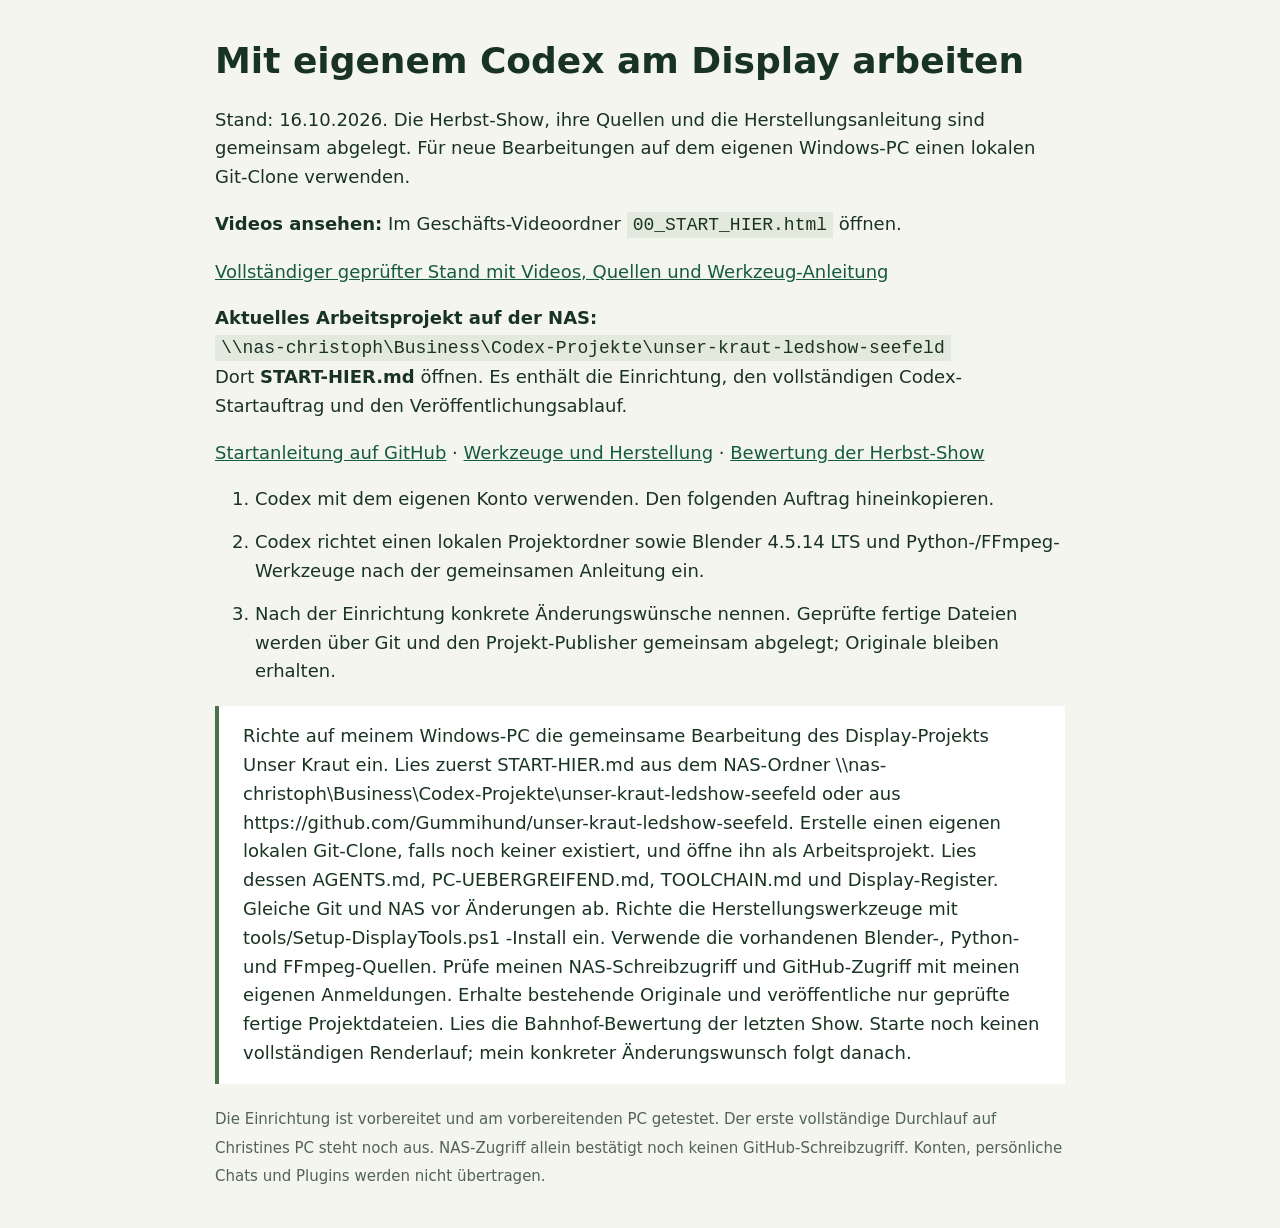
==== ledshow-seefeld/display/01_MIT_CODEX_BEARBEITEN.html @ 60359216 "Make display production reproducible for shared Codex work" ====
<!doctype html>
<html lang="de">
<meta charset="utf-8">
<meta name="viewport" content="width=device-width,initial-scale=1">
<title>Unser Kraut – mit eigenem Codex bearbeiten</title>
<style>
body{font:18px/1.6 system-ui,sans-serif;background:#f4f5ef;color:#193323;max-width:850px;margin:40px auto;padding:0 24px}h1{line-height:1.15}a{color:#165b3c}code,pre{background:#e4e9de;padding:3px 6px;overflow-wrap:anywhere;white-space:pre-wrap}blockquote{margin:20px 0;padding:16px 24px;background:white;border-left:4px solid #4b7149}small{color:#526451}li{margin:14px 0}
</style>
<h1>Mit eigenem Codex am Display arbeiten</h1>
<p>Stand: 16.10.2026. Die Herbst-Show, ihre Quellen und die Herstellungsanleitung sind gemeinsam abgelegt. Für neue Bearbeitungen auf dem eigenen Windows-PC einen lokalen Git-Clone verwenden.</p>
<p><strong>Videos ansehen:</strong> Im Geschäfts-Videoordner <code>00_START_HIER.html</code> öffnen.</p>
<p><a href="Codex_Fassung_16-10-26_Gemeinsame_Bearbeitung/START.html">Vollständiger geprüfter Stand mit Videos, Quellen und Werkzeug-Anleitung</a></p>
<p><strong>Aktuelles Arbeitsprojekt auf der NAS:</strong><br><code>\\nas-christoph\Business\Codex-Projekte\unser-kraut-ledshow-seefeld</code><br>Dort <strong>START-HIER.md</strong> öffnen. Es enthält die Einrichtung, den vollständigen Codex-Startauftrag und den Veröffentlichungsablauf.</p>
<p><a href="https://github.com/Gummihund/unser-kraut-ledshow-seefeld/blob/main/START-HIER.md">Startanleitung auf GitHub</a> · <a href="https://github.com/Gummihund/unser-kraut-ledshow-seefeld/blob/main/TOOLCHAIN.md">Werkzeuge und Herstellung</a> · <a href="https://github.com/Gummihund/unser-kraut-ledshow-seefeld/blob/main/ledshow-seefeld/production/herbst-show-20261016/BAHNHOF-PRUEFUNG.md">Bewertung der Herbst-Show</a></p>
<ol>
<li>Codex mit dem eigenen Konto verwenden. Den folgenden Auftrag hineinkopieren.</li>
<li>Codex richtet einen lokalen Projektordner sowie Blender 4.5.14 LTS und Python-/FFmpeg-Werkzeuge nach der gemeinsamen Anleitung ein.</li>
<li>Nach der Einrichtung konkrete Änderungswünsche nennen. Geprüfte fertige Dateien werden über Git und den Projekt-Publisher gemeinsam abgelegt; Originale bleiben erhalten.</li>
</ol>
<blockquote>Richte auf meinem Windows-PC die gemeinsame Bearbeitung des Display-Projekts Unser Kraut ein. Lies zuerst START-HIER.md aus dem NAS-Ordner \\nas-christoph\Business\Codex-Projekte\unser-kraut-ledshow-seefeld oder aus https://github.com/Gummihund/unser-kraut-ledshow-seefeld. Erstelle einen eigenen lokalen Git-Clone, falls noch keiner existiert, und öffne ihn als Arbeitsprojekt. Lies dessen AGENTS.md, PC-UEBERGREIFEND.md, TOOLCHAIN.md und Display-Register. Gleiche Git und NAS vor Änderungen ab. Richte die Herstellungswerkzeuge mit tools/Setup-DisplayTools.ps1 -Install ein. Verwende die vorhandenen Blender-, Python- und FFmpeg-Quellen. Prüfe meinen NAS-Schreibzugriff und GitHub-Zugriff mit meinen eigenen Anmeldungen. Erhalte bestehende Originale und veröffentliche nur geprüfte fertige Projektdateien. Lies die Bahnhof-Bewertung der letzten Show. Starte noch keinen vollständigen Renderlauf; mein konkreter Änderungswunsch folgt danach.</blockquote>
<p><small>Die Einrichtung ist vorbereitet und am vorbereitenden PC getestet. Der erste vollständige Durchlauf auf Christines PC steht noch aus. NAS-Zugriff allein bestätigt noch keinen GitHub-Schreibzugriff. Konten, persönliche Chats und Plugins werden nicht übertragen.</small></p>
</html>
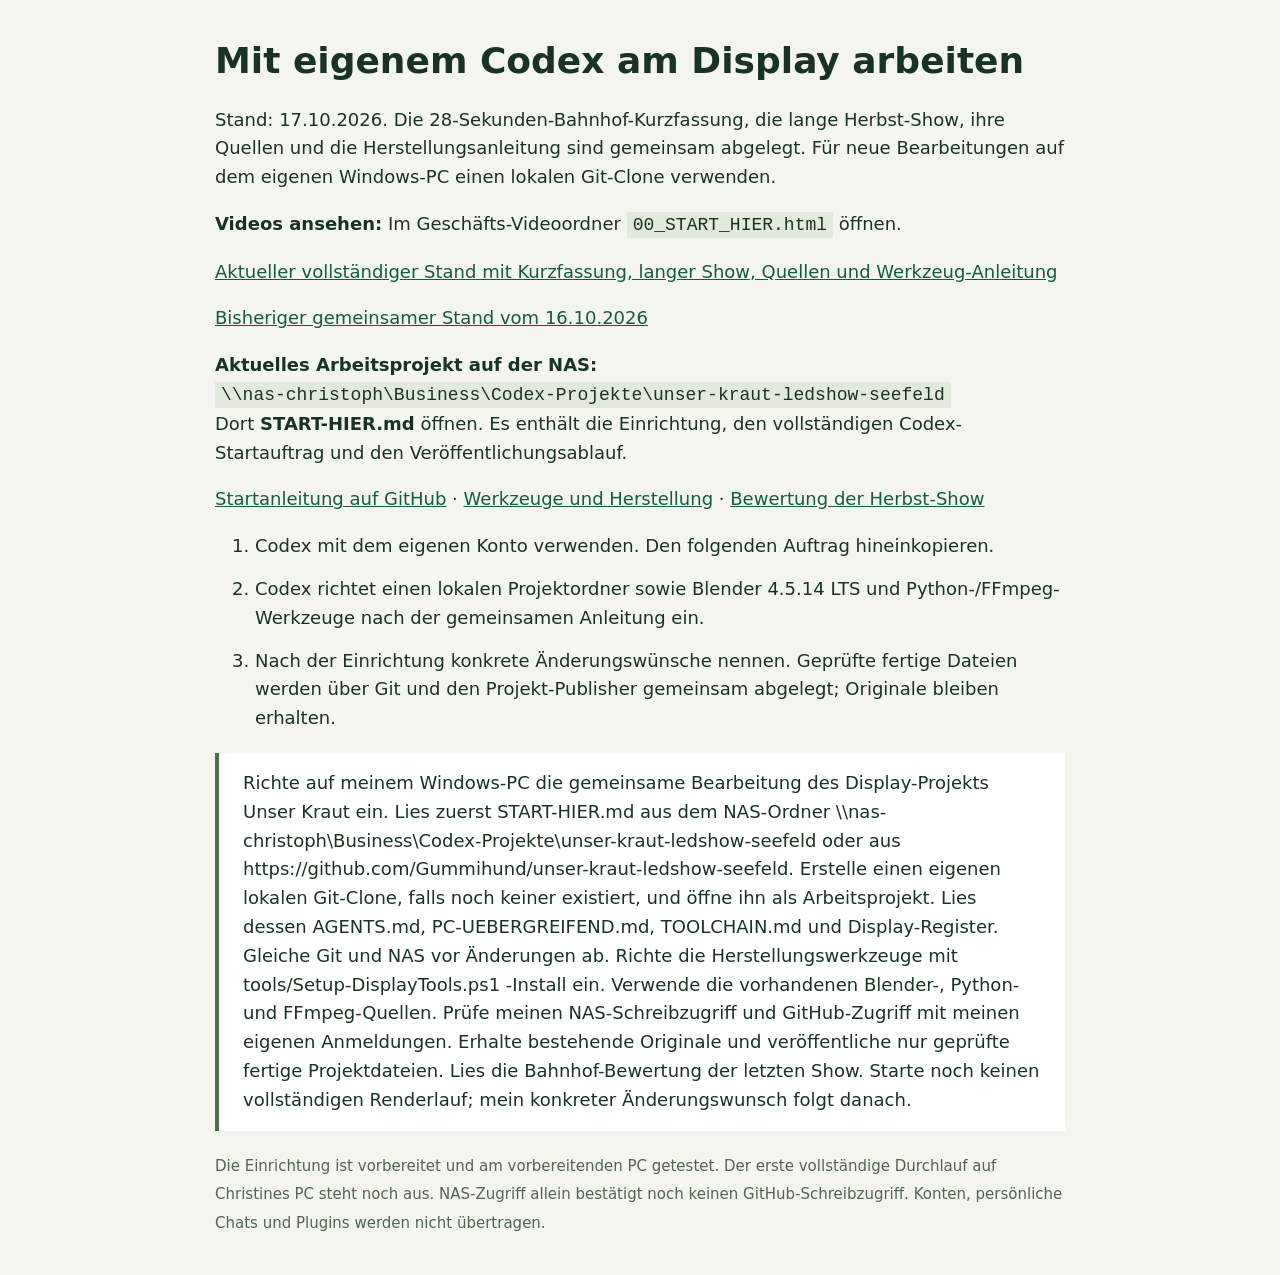
==== commit 61aea698: "Create 28-second station window display loop" ====
--- a/ledshow-seefeld/display/01_MIT_CODEX_BEARBEITEN.html
+++ b/ledshow-seefeld/display/01_MIT_CODEX_BEARBEITEN.html
@@ -7,9 +7,10 @@
 body{font:18px/1.6 system-ui,sans-serif;background:#f4f5ef;color:#193323;max-width:850px;margin:40px auto;padding:0 24px}h1{line-height:1.15}a{color:#165b3c}code,pre{background:#e4e9de;padding:3px 6px;overflow-wrap:anywhere;white-space:pre-wrap}blockquote{margin:20px 0;padding:16px 24px;background:white;border-left:4px solid #4b7149}small{color:#526451}li{margin:14px 0}
 </style>
 <h1>Mit eigenem Codex am Display arbeiten</h1>
-<p>Stand: 16.10.2026. Die Herbst-Show, ihre Quellen und die Herstellungsanleitung sind gemeinsam abgelegt. Für neue Bearbeitungen auf dem eigenen Windows-PC einen lokalen Git-Clone verwenden.</p>
+<p>Stand: 17.10.2026. Die 28-Sekunden-Bahnhof-Kurzfassung, die lange Herbst-Show, ihre Quellen und die Herstellungsanleitung sind gemeinsam abgelegt. Für neue Bearbeitungen auf dem eigenen Windows-PC einen lokalen Git-Clone verwenden.</p>
 <p><strong>Videos ansehen:</strong> Im Geschäfts-Videoordner <code>00_START_HIER.html</code> öffnen.</p>
-<p><a href="Codex_Fassung_16-10-26_Gemeinsame_Bearbeitung/START.html">Vollständiger geprüfter Stand mit Videos, Quellen und Werkzeug-Anleitung</a></p>
+<p><a href="Codex_Fassung_17-10-26_Bahnhof_28s/START.html">Aktueller vollständiger Stand mit Kurzfassung, langer Show, Quellen und Werkzeug-Anleitung</a></p>
+<p><a href="Codex_Fassung_16-10-26_Gemeinsame_Bearbeitung/START.html">Bisheriger gemeinsamer Stand vom 16.10.2026</a></p>
 <p><strong>Aktuelles Arbeitsprojekt auf der NAS:</strong><br><code>\\nas-christoph\Business\Codex-Projekte\unser-kraut-ledshow-seefeld</code><br>Dort <strong>START-HIER.md</strong> öffnen. Es enthält die Einrichtung, den vollständigen Codex-Startauftrag und den Veröffentlichungsablauf.</p>
 <p><a href="https://github.com/Gummihund/unser-kraut-ledshow-seefeld/blob/main/START-HIER.md">Startanleitung auf GitHub</a> · <a href="https://github.com/Gummihund/unser-kraut-ledshow-seefeld/blob/main/TOOLCHAIN.md">Werkzeuge und Herstellung</a> · <a href="https://github.com/Gummihund/unser-kraut-ledshow-seefeld/blob/main/ledshow-seefeld/production/herbst-show-20261016/BAHNHOF-PRUEFUNG.md">Bewertung der Herbst-Show</a></p>
 <ol>
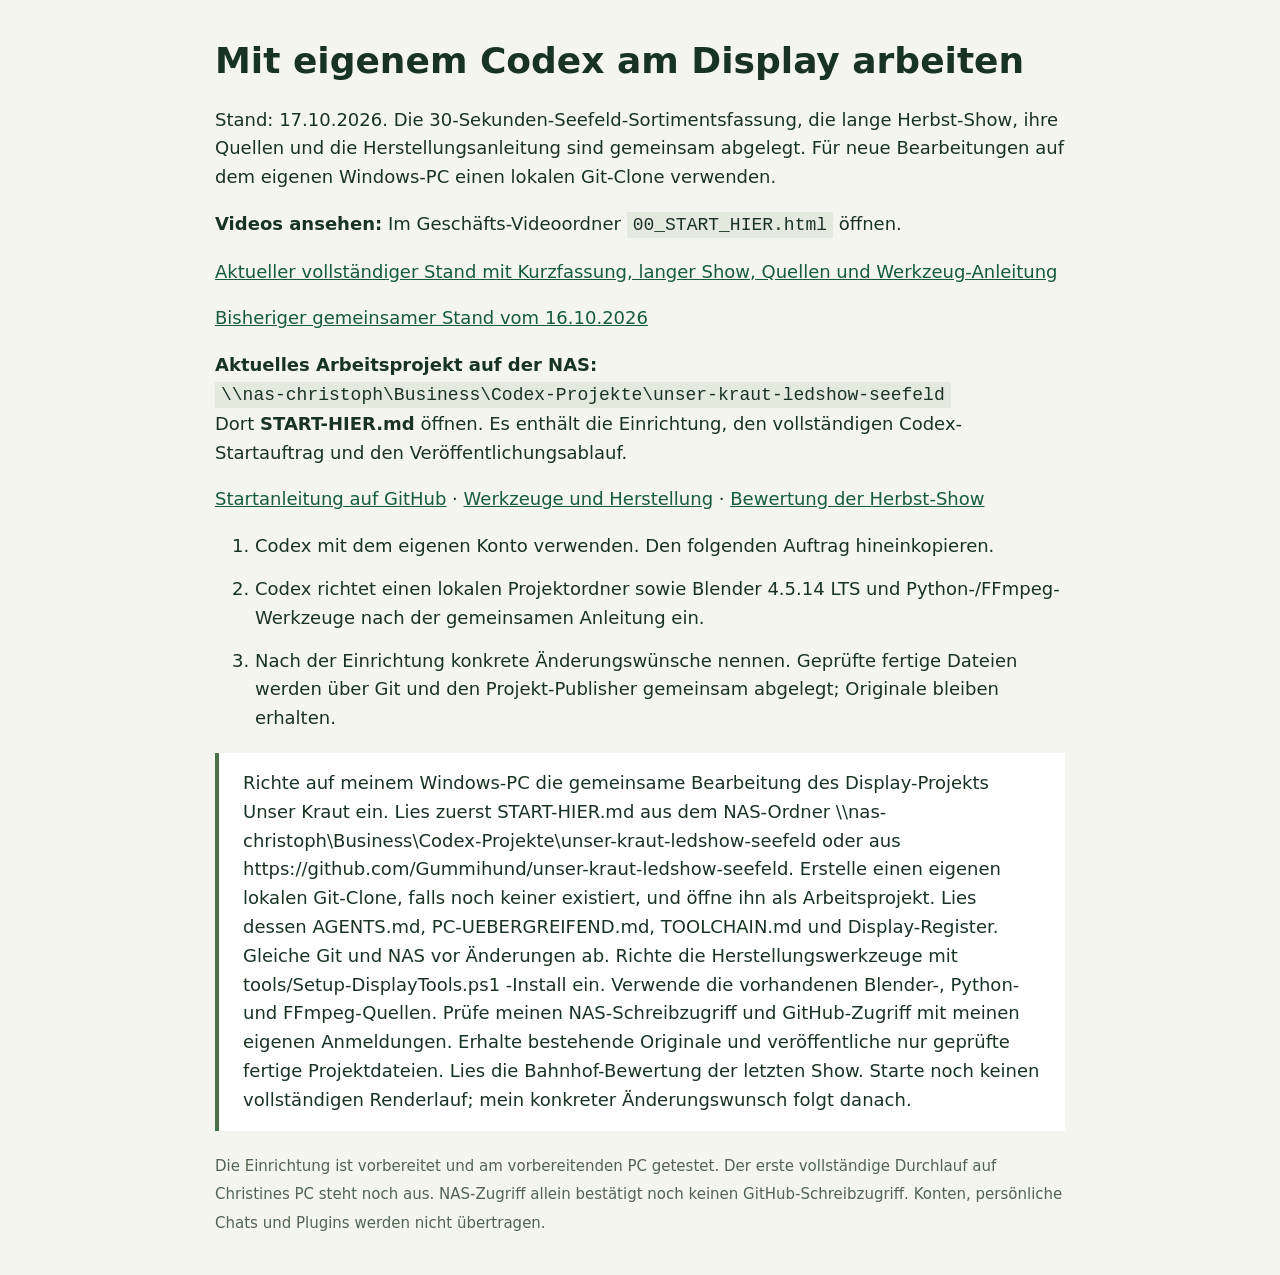
==== commit 457f10f2: "Add oils and vapes to a calmer 30-second Seefeld loop" ====
--- a/ledshow-seefeld/display/01_MIT_CODEX_BEARBEITEN.html
+++ b/ledshow-seefeld/display/01_MIT_CODEX_BEARBEITEN.html
@@ -7,9 +7,9 @@
 body{font:18px/1.6 system-ui,sans-serif;background:#f4f5ef;color:#193323;max-width:850px;margin:40px auto;padding:0 24px}h1{line-height:1.15}a{color:#165b3c}code,pre{background:#e4e9de;padding:3px 6px;overflow-wrap:anywhere;white-space:pre-wrap}blockquote{margin:20px 0;padding:16px 24px;background:white;border-left:4px solid #4b7149}small{color:#526451}li{margin:14px 0}
 </style>
 <h1>Mit eigenem Codex am Display arbeiten</h1>
-<p>Stand: 17.10.2026. Die 28-Sekunden-Bahnhof-Kurzfassung, die lange Herbst-Show, ihre Quellen und die Herstellungsanleitung sind gemeinsam abgelegt. Für neue Bearbeitungen auf dem eigenen Windows-PC einen lokalen Git-Clone verwenden.</p>
+<p>Stand: 17.10.2026. Die 30-Sekunden-Seefeld-Sortimentsfassung, die lange Herbst-Show, ihre Quellen und die Herstellungsanleitung sind gemeinsam abgelegt. Für neue Bearbeitungen auf dem eigenen Windows-PC einen lokalen Git-Clone verwenden.</p>
 <p><strong>Videos ansehen:</strong> Im Geschäfts-Videoordner <code>00_START_HIER.html</code> öffnen.</p>
-<p><a href="Codex_Fassung_17-10-26_Bahnhof_28s/START.html">Aktueller vollständiger Stand mit Kurzfassung, langer Show, Quellen und Werkzeug-Anleitung</a></p>
+<p><a href="Codex_Fassung_17-10-26_Seefeld_Sortiment_30s/START.html">Aktueller vollständiger Stand mit Kurzfassung, langer Show, Quellen und Werkzeug-Anleitung</a></p>
 <p><a href="Codex_Fassung_16-10-26_Gemeinsame_Bearbeitung/START.html">Bisheriger gemeinsamer Stand vom 16.10.2026</a></p>
 <p><strong>Aktuelles Arbeitsprojekt auf der NAS:</strong><br><code>\\nas-christoph\Business\Codex-Projekte\unser-kraut-ledshow-seefeld</code><br>Dort <strong>START-HIER.md</strong> öffnen. Es enthält die Einrichtung, den vollständigen Codex-Startauftrag und den Veröffentlichungsablauf.</p>
 <p><a href="https://github.com/Gummihund/unser-kraut-ledshow-seefeld/blob/main/START-HIER.md">Startanleitung auf GitHub</a> · <a href="https://github.com/Gummihund/unser-kraut-ledshow-seefeld/blob/main/TOOLCHAIN.md">Werkzeuge und Herstellung</a> · <a href="https://github.com/Gummihund/unser-kraut-ledshow-seefeld/blob/main/ledshow-seefeld/production/herbst-show-20261016/BAHNHOF-PRUEFUNG.md">Bewertung der Herbst-Show</a></p>
